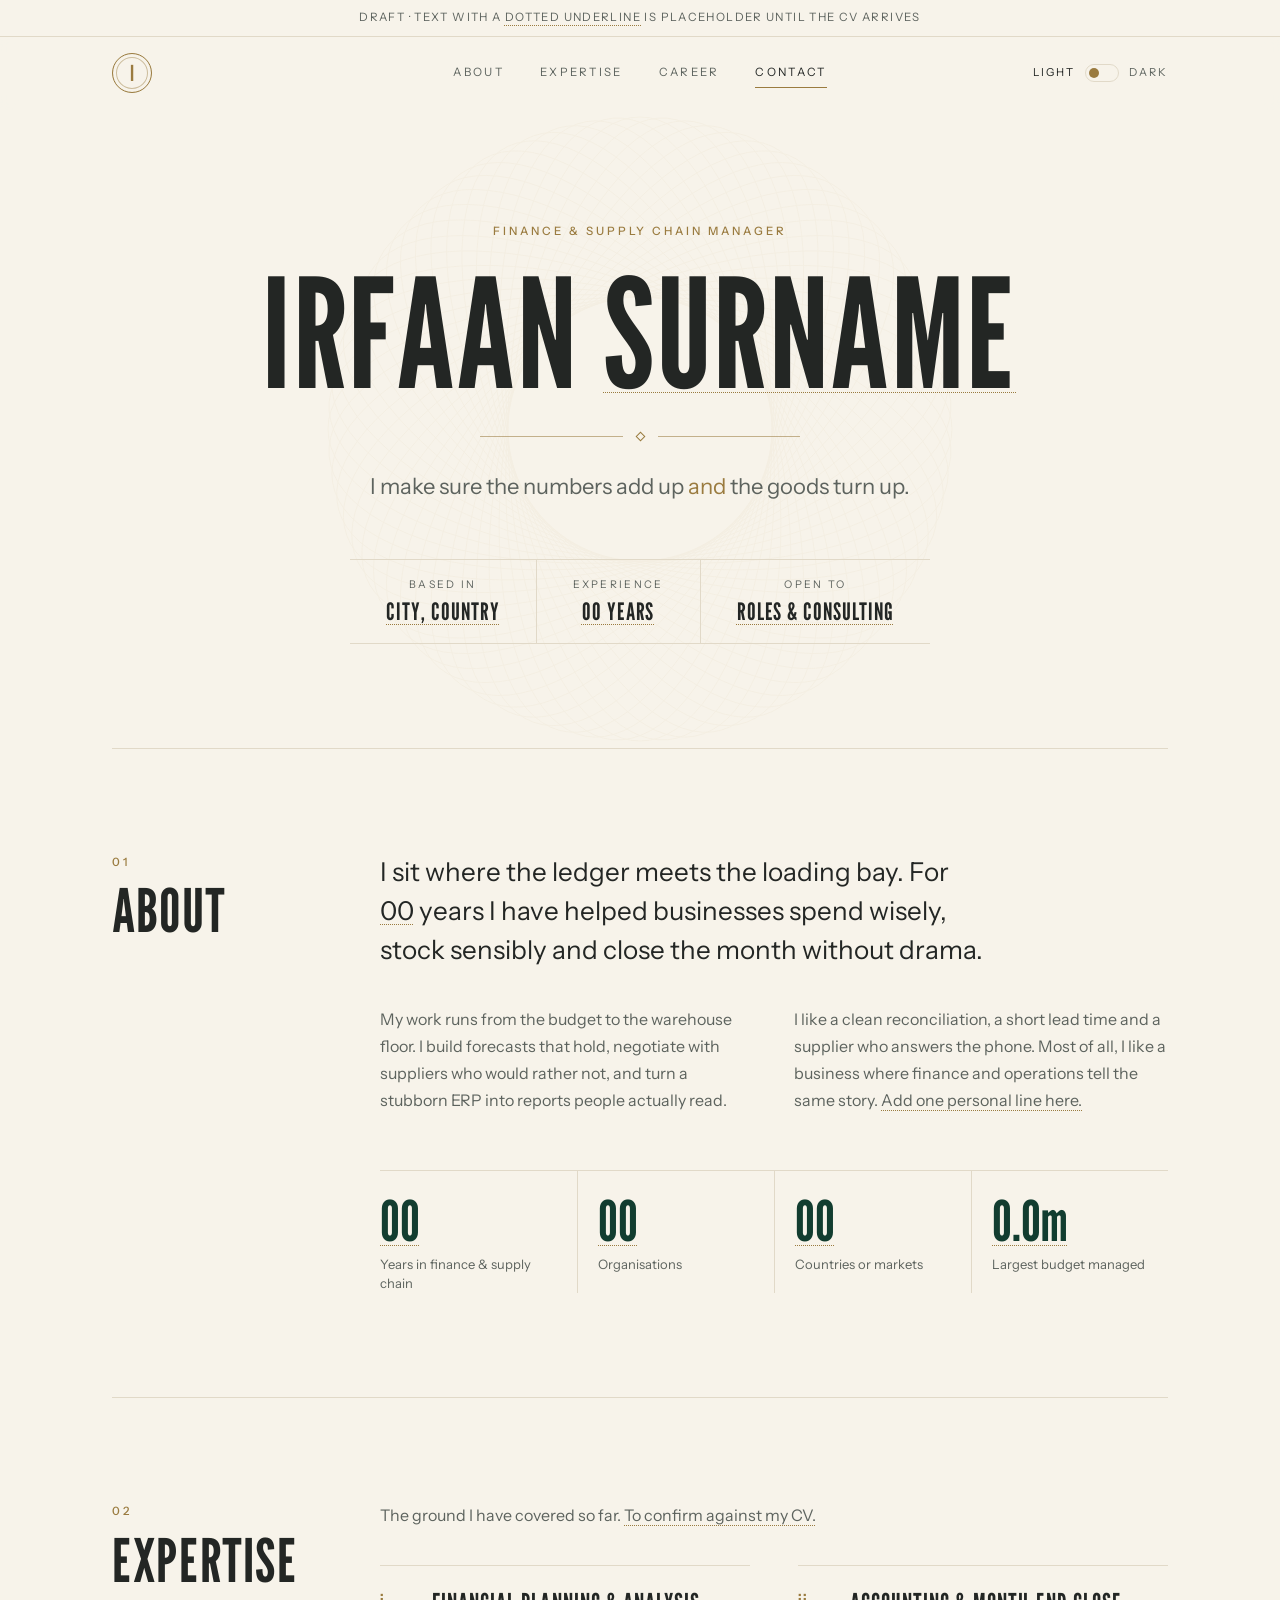
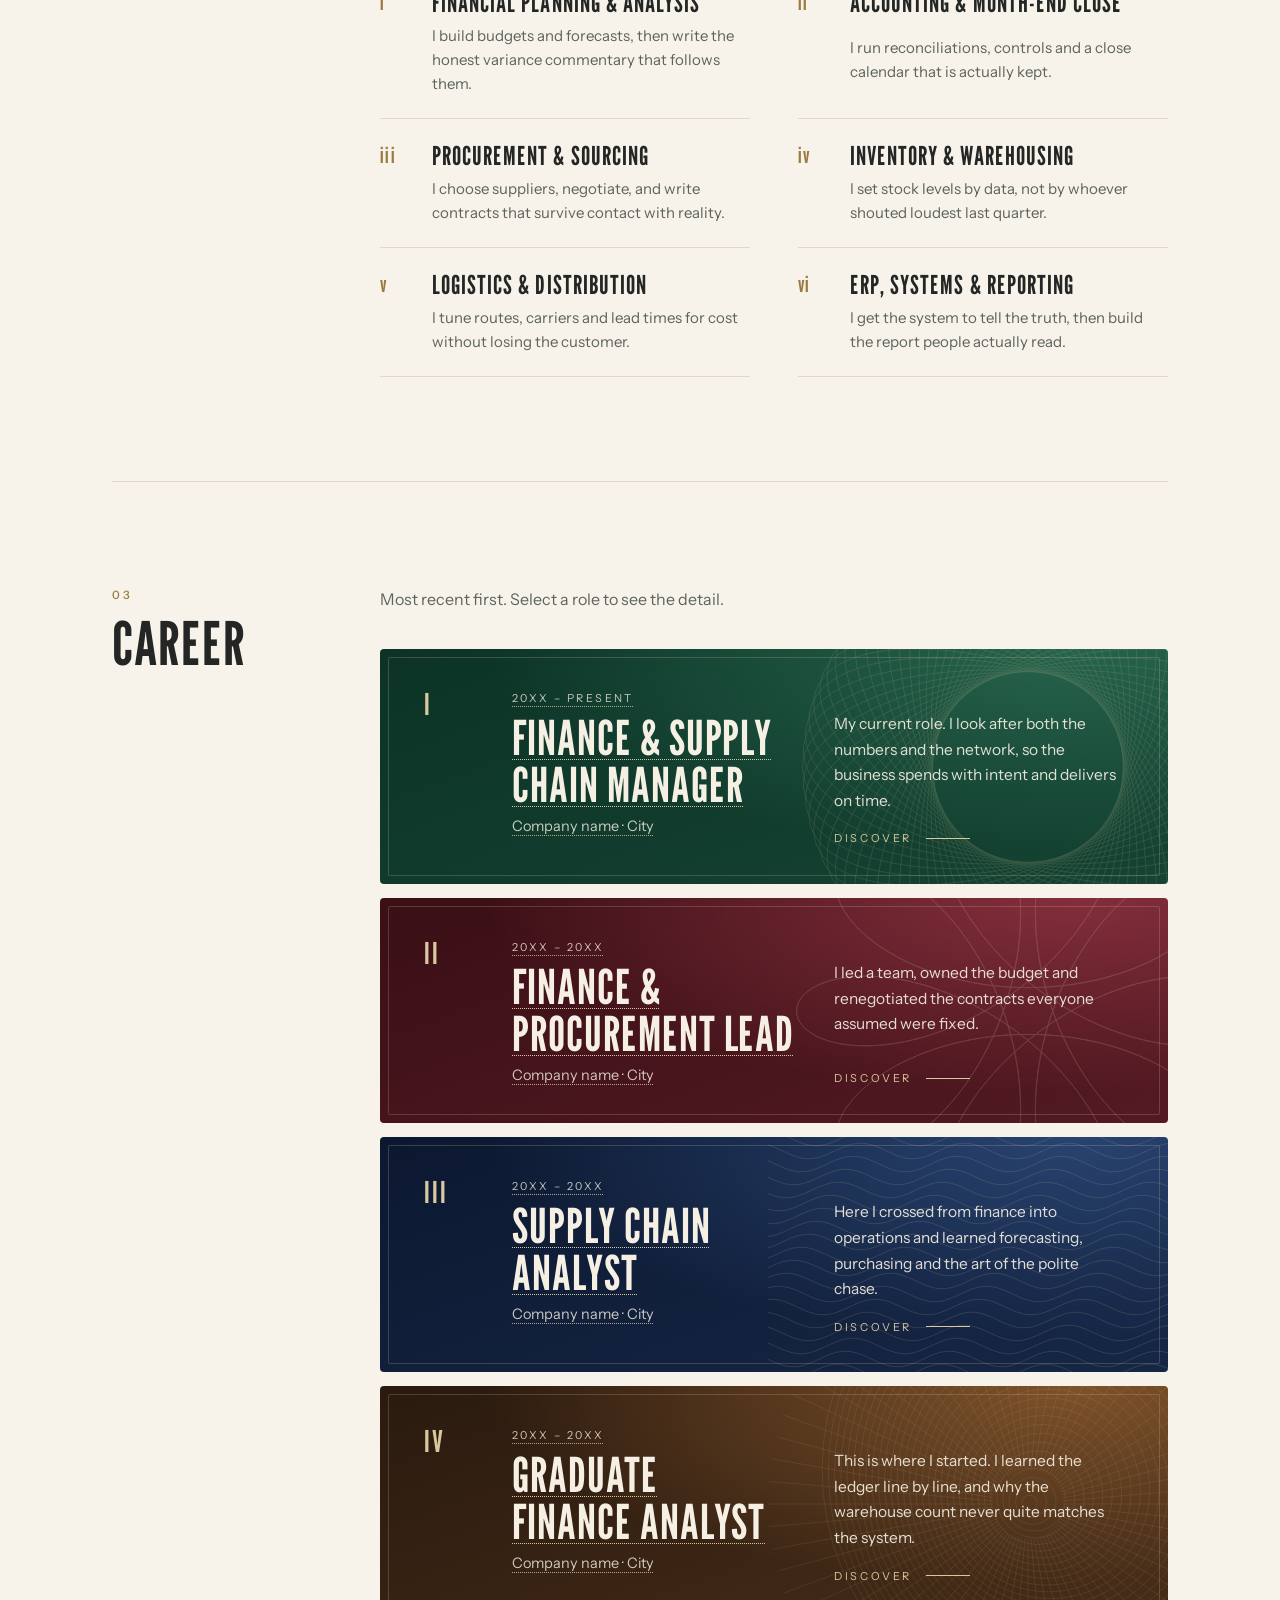
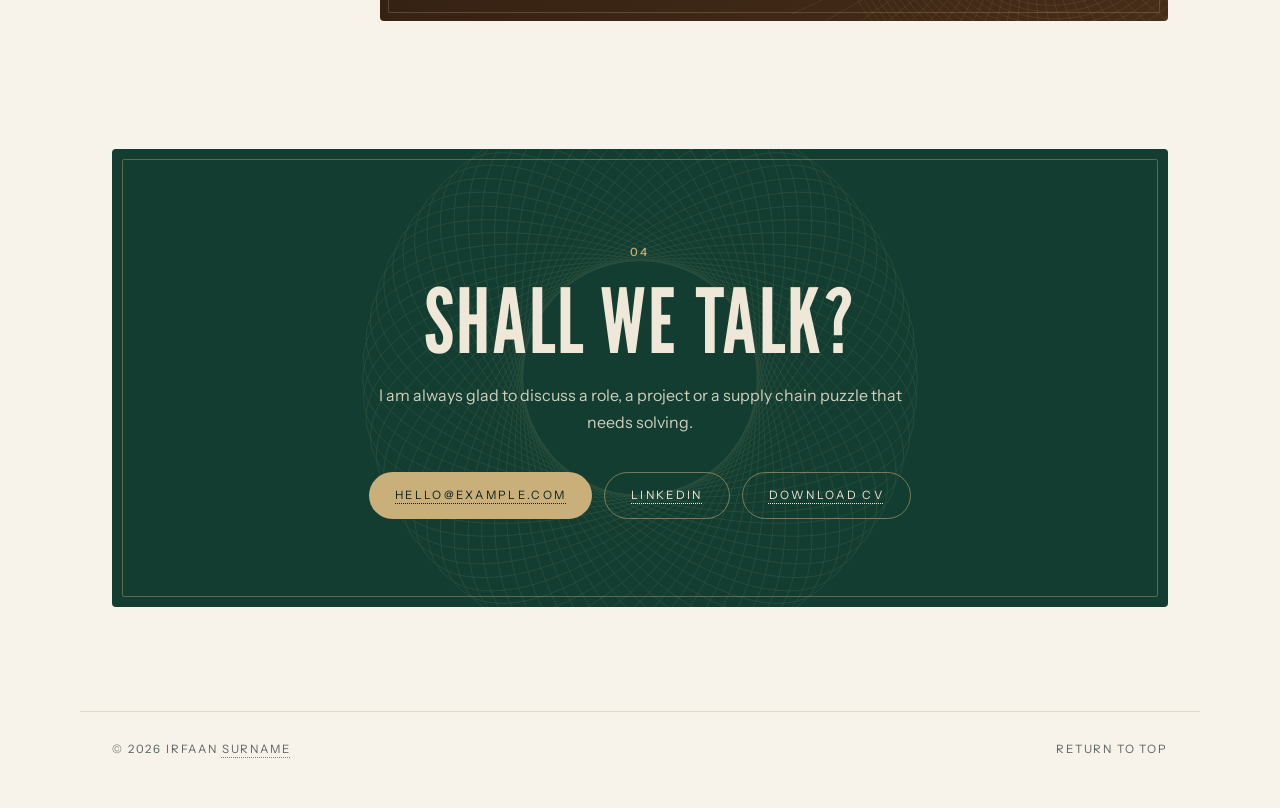
==== public/index.html @ f098f786 "Add Wrangler config for Cloudflare deploys Move the site into public/ and serve it as Workers static" ====
<!doctype html>
<html lang="en">
<head>
  <meta charset="utf-8">
  <meta name="viewport" content="width=device-width, initial-scale=1">
  <title>Irfaan · Finance &amp; Supply Chain</title>
  <meta name="description" content="Irfaan, Finance and Supply Chain Manager. About, areas of expertise and career.">
  <link rel="icon" href="assets/favicon.svg" type="image/svg+xml">
  <link rel="preconnect" href="https://fonts.googleapis.com">
  <link rel="preconnect" href="https://fonts.gstatic.com" crossorigin>
  <link href="https://fonts.googleapis.com/css2?family=League+Gothic&family=Instrument+Sans:wght@400;500;600&display=swap" rel="stylesheet">
  <link rel="stylesheet" href="styles.css">
  <script>
    (function () {
      try {
        var t = localStorage.getItem('theme');
        if (t === 'light' || t === 'dark') document.documentElement.setAttribute('data-theme', t);
      } catch (e) {}
    })();
  </script>
</head>
<body>
  <div class="draft-bar" role="note">
    Draft · text with a <mark class="ph">dotted underline</mark> is placeholder until the CV arrives
  </div>

  <header class="site-header">
    <div class="header-inner">
      <a class="crest" href="#top" aria-label="Back to top">
        <span class="crest-mark">I</span>
      </a>
      <nav class="nav" aria-label="Sections">
        <a href="#about">About</a>
        <a href="#expertise">Expertise</a>
        <a href="#career">Career</a>
        <a href="#contact">Contact</a>
      </nav>
      <button class="theme-toggle" type="button" aria-label="Switch between light and dark">
        <span class="theme-toggle-label theme-light">Light</span>
        <span class="theme-toggle-track" aria-hidden="true"><span class="theme-toggle-dot"></span></span>
        <span class="theme-toggle-label theme-dark">Dark</span>
      </button>
    </div>
  </header>

  <main id="top">
    <!-- HERO -->
    <section class="hero">
      <div class="hero-ornament" aria-hidden="true"></div>
      <p class="eyebrow reveal">Finance &amp; Supply Chain Manager</p>
      <h1 class="hero-name reveal">Irfaan <mark class="ph">Surname</mark></h1>
      <div class="rule reveal" aria-hidden="true"><span></span></div>
      <p class="hero-line reveal">
        I make sure the numbers add up <em>and</em> the goods turn up.
      </p>
      <dl class="facts reveal">
        <div><dt>Based in</dt><dd><mark class="ph">City, Country</mark></dd></div>
        <div><dt>Experience</dt><dd><mark class="ph">00 years</mark></dd></div>
        <div><dt>Open to</dt><dd><mark class="ph">Roles &amp; consulting</mark></dd></div>
      </dl>
    </section>

    <!-- ABOUT -->
    <section class="section about" id="about">
      <header class="section-label reveal">
        <span class="section-num">01</span>
        <h2>About</h2>
      </header>
      <div class="about-body">
        <p class="about-lead reveal">
          I sit where the ledger meets the loading bay. For <mark class="ph">00</mark> years I have helped
          businesses spend wisely, stock sensibly and close the month without drama.
        </p>
        <div class="about-cols reveal">
          <p>
            My work runs from the budget to the warehouse floor. I build forecasts that hold, negotiate with
            suppliers who would rather not, and turn a stubborn ERP into reports people actually read.
          </p>
          <p>
            I like a clean reconciliation, a short lead time and a supplier who answers the phone. Most of all,
            I like a business where finance and operations tell the same story.
            <mark class="ph">Add one personal line here.</mark>
          </p>
        </div>
        <div class="tally reveal">
          <div><strong><mark class="ph">00</mark></strong><span>Years in finance &amp; supply chain</span></div>
          <div><strong><mark class="ph">00</mark></strong><span>Organisations</span></div>
          <div><strong><mark class="ph">00</mark></strong><span>Countries or markets</span></div>
          <div><strong><mark class="ph">0.0m</mark></strong><span>Largest budget managed</span></div>
        </div>
      </div>
    </section>

    <!-- EXPERTISE -->
    <section class="section" id="expertise">
      <header class="section-label reveal">
        <span class="section-num">02</span>
        <h2>Expertise</h2>
      </header>
      <div>
        <p class="section-note reveal">The ground I have covered so far. <mark class="ph">To confirm against my CV.</mark></p>
        <ol class="menu">
          <li class="reveal"><span class="menu-num">i</span><h3>Financial planning &amp; analysis</h3><p>I build budgets and forecasts, then write the honest variance commentary that follows them.</p></li>
          <li class="reveal"><span class="menu-num">ii</span><h3>Accounting &amp; month-end close</h3><p>I run reconciliations, controls and a close calendar that is actually kept.</p></li>
          <li class="reveal"><span class="menu-num">iii</span><h3>Procurement &amp; sourcing</h3><p>I choose suppliers, negotiate, and write contracts that survive contact with reality.</p></li>
          <li class="reveal"><span class="menu-num">iv</span><h3>Inventory &amp; warehousing</h3><p>I set stock levels by data, not by whoever shouted loudest last quarter.</p></li>
          <li class="reveal"><span class="menu-num">v</span><h3>Logistics &amp; distribution</h3><p>I tune routes, carriers and lead times for cost without losing the customer.</p></li>
          <li class="reveal"><span class="menu-num">vi</span><h3>ERP, systems &amp; reporting</h3><p>I get the system to tell the truth, then build the report people actually read.</p></li>
        </ol>
      </div>
    </section>

    <!-- CAREER -->
    <section class="section career" id="career">
      <header class="section-label reveal">
        <span class="section-num">03</span>
        <h2>Career</h2>
      </header>
      <div>
        <p class="section-note reveal">Most recent first. Select a role to see the detail.</p>
        <div class="exp-list">
        <article class="exp reveal" data-tone="emerald" data-pattern="rosette">
          <button class="exp-toggle" type="button" aria-expanded="false" aria-controls="exp-1-detail">
            <span class="exp-num" aria-hidden="true">I</span>
            <span class="exp-head">
              <span class="exp-dates"><mark class="ph">20XX – Present</mark></span>
              <span class="exp-role"><mark class="ph">Finance &amp; Supply Chain Manager</mark></span>
              <span class="exp-org"><mark class="ph">Company name · City</mark></span>
            </span>
            <span class="exp-summary">My current role. I look after both the numbers and the network, so the business spends with intent and delivers on time.</span>
            <span class="exp-more" aria-hidden="true"><span class="exp-more-text">Discover</span><span class="exp-line"></span></span>
          </button>
          <div class="exp-detail" id="exp-1-detail" role="region">
            <div class="exp-detail-inner">
              <div class="exp-cols">
                <div>
                  <h4>What the role covers</h4>
                  <ul>
                    <li><mark class="ph">Responsibility one, in a single clear line.</mark></li>
                    <li><mark class="ph">Responsibility two, in a single clear line.</mark></li>
                    <li><mark class="ph">Responsibility three, in a single clear line.</mark></li>
                  </ul>
                </div>
                <div>
                  <h4>What has changed so far</h4>
                  <ul class="results">
                    <li><strong><mark class="ph">00%</mark></strong><span><mark class="ph">Measurable result</mark></span></li>
                    <li><strong><mark class="ph">0.0m</mark></strong><span><mark class="ph">Measurable result</mark></span></li>
                  </ul>
                </div>
              </div>
              <p class="exp-tools"><span>Tools</span> <mark class="ph">ERP · Planning · BI · …</mark></p>
            </div>
          </div>
        </article>
        <article class="exp reveal" data-tone="oxblood" data-pattern="spiro">
          <button class="exp-toggle" type="button" aria-expanded="false" aria-controls="exp-2-detail">
            <span class="exp-num" aria-hidden="true">II</span>
            <span class="exp-head">
              <span class="exp-dates"><mark class="ph">20XX – 20XX</mark></span>
              <span class="exp-role"><mark class="ph">Finance &amp; Procurement Lead</mark></span>
              <span class="exp-org"><mark class="ph">Company name · City</mark></span>
            </span>
            <span class="exp-summary">I led a team, owned the budget and renegotiated the contracts everyone assumed were fixed.</span>
            <span class="exp-more" aria-hidden="true"><span class="exp-more-text">Discover</span><span class="exp-line"></span></span>
          </button>
          <div class="exp-detail" id="exp-2-detail" role="region">
            <div class="exp-detail-inner">
              <div class="exp-cols">
                <div>
                  <h4>What the role covered</h4>
                  <ul>
                    <li><mark class="ph">Responsibility one, in a single clear line.</mark></li>
                    <li><mark class="ph">Responsibility two, in a single clear line.</mark></li>
                    <li><mark class="ph">Responsibility three, in a single clear line.</mark></li>
                  </ul>
                </div>
                <div>
                  <h4>What changed because of it</h4>
                  <ul class="results">
                    <li><strong><mark class="ph">00%</mark></strong><span><mark class="ph">Measurable result</mark></span></li>
                    <li><strong><mark class="ph">0.0m</mark></strong><span><mark class="ph">Measurable result</mark></span></li>
                  </ul>
                </div>
              </div>
              <p class="exp-tools"><span>Tools</span> <mark class="ph">ERP · Sourcing platform · …</mark></p>
            </div>
          </div>
        </article>
        <article class="exp reveal" data-tone="sapphire" data-pattern="wave">
          <button class="exp-toggle" type="button" aria-expanded="false" aria-controls="exp-3-detail">
            <span class="exp-num" aria-hidden="true">III</span>
            <span class="exp-head">
              <span class="exp-dates"><mark class="ph">20XX – 20XX</mark></span>
              <span class="exp-role"><mark class="ph">Supply Chain Analyst</mark></span>
              <span class="exp-org"><mark class="ph">Company name · City</mark></span>
            </span>
            <span class="exp-summary">Here I crossed from finance into operations and learned forecasting, purchasing and the art of the polite chase.</span>
            <span class="exp-more" aria-hidden="true"><span class="exp-more-text">Discover</span><span class="exp-line"></span></span>
          </button>
          <div class="exp-detail" id="exp-3-detail" role="region">
            <div class="exp-detail-inner">
              <div class="exp-cols">
                <div>
                  <h4>What the role covered</h4>
                  <ul>
                    <li><mark class="ph">Responsibility one, in a single clear line.</mark></li>
                    <li><mark class="ph">Responsibility two, in a single clear line.</mark></li>
                    <li><mark class="ph">Responsibility three, in a single clear line.</mark></li>
                  </ul>
                </div>
                <div>
                  <h4>What changed because of it</h4>
                  <ul class="results">
                    <li><strong><mark class="ph">00%</mark></strong><span><mark class="ph">Measurable result</mark></span></li>
                    <li><strong><mark class="ph">0.0m</mark></strong><span><mark class="ph">Measurable result</mark></span></li>
                  </ul>
                </div>
              </div>
              <p class="exp-tools"><span>Tools</span> <mark class="ph">ERP · Forecasting tool · …</mark></p>
            </div>
          </div>
        </article>
        <article class="exp reveal" data-tone="cognac" data-pattern="rings">
          <button class="exp-toggle" type="button" aria-expanded="false" aria-controls="exp-4-detail">
            <span class="exp-num" aria-hidden="true">IV</span>
            <span class="exp-head">
              <span class="exp-dates"><mark class="ph">20XX – 20XX</mark></span>
              <span class="exp-role"><mark class="ph">Graduate Finance Analyst</mark></span>
              <span class="exp-org"><mark class="ph">Company name · City</mark></span>
            </span>
            <span class="exp-summary">This is where I started. I learned the ledger line by line, and why the warehouse count never quite matches the system.</span>
            <span class="exp-more" aria-hidden="true"><span class="exp-more-text">Discover</span><span class="exp-line"></span></span>
          </button>
          <div class="exp-detail" id="exp-4-detail" role="region">
            <div class="exp-detail-inner">
              <div class="exp-cols">
                <div>
                  <h4>What the role covered</h4>
                  <ul>
                    <li><mark class="ph">Responsibility one, in a single clear line.</mark></li>
                    <li><mark class="ph">Responsibility two, in a single clear line.</mark></li>
                    <li><mark class="ph">Responsibility three, in a single clear line.</mark></li>
                  </ul>
                </div>
                <div>
                  <h4>What changed because of it</h4>
                  <ul class="results">
                    <li><strong><mark class="ph">00%</mark></strong><span><mark class="ph">Measurable result</mark></span></li>
                    <li><strong><mark class="ph">0.0m</mark></strong><span><mark class="ph">Measurable result</mark></span></li>
                  </ul>
                </div>
              </div>
              <p class="exp-tools"><span>Tools</span> <mark class="ph">Excel · ERP · …</mark></p>
            </div>
          </div>
        </article>
        </div>
      </div>
    </section>

    <!-- CONTACT -->
    <section class="contact" id="contact">
      <div class="contact-frame reveal">
        <span class="section-num">04</span>
        <h2>Shall we talk?</h2>
        <p>I am always glad to discuss a role, a project or a supply chain puzzle that needs solving.</p>
        <div class="contact-links">
          <a class="btn btn-solid" href="mailto:hello@example.com"><mark class="ph">hello@example.com</mark></a>
          <a class="btn btn-line" href="#" rel="noopener"><mark class="ph">LinkedIn</mark></a>
          <a class="btn btn-line" href="#"><mark class="ph">Download CV</mark></a>
        </div>
      </div>
    </section>
  </main>

  <footer class="site-footer">
    <span>© <span id="year">2026</span> Irfaan <mark class="ph">Surname</mark></span>
    <a href="#top">Return to top</a>
  </footer>

  <script src="script.js" defer></script>
</body>
</html>
---- public/styles.css ----
/* ==========================================================
   Quiet luxury: generous space, hairlines, refined serif.
   Theme: Evergreen & Champagne (swap tokens below to retheme).
   ========================================================== */
:root {
  --bg: #f7f3ea;
  --surface: #fbf8f1;
  --ink: #232624;
  --ink-soft: #5d635e;
  --line: #e1d9c8;
  --accent: #9a7b3f;        /* champagne, deepened for text on ivory */
  --brand: #123d30;         /* forest green */
  --brand-ink: #f7f3ea;
  --band: #123d30;          /* contact band */
  --band-ink: #efe8d8;
  --band-accent: #c9b07a;

  /* career card tones: rich and varied */
  --emerald-a: #0c3326; --emerald-b: #2a6b52;
  --oxblood-a: #3a0f16; --oxblood-b: #8e3340;
  --sapphire-a: #0c1830; --sapphire-b: #2d4a7a;
  --cognac-a: #2a1a0f; --cognac-b: #8a5a2e;
  --card-ink: #f6f0e4;
  --card-line: #d9c79f;

  --display: "League Gothic", "Helvetica Neue Condensed", "Arial Narrow", Impact, sans-serif;
  --sans: "Instrument Sans", "Segoe UI", system-ui, sans-serif;
  --wrap: 1120px;
  color-scheme: light;
}
@media (prefers-color-scheme: dark) {
  :root:not([data-theme="light"]) {
    --bg: #0d1512; --surface: #121c18; --ink: #ece6d8; --ink-soft: #a4aba3; --line: #24302b;
    --accent: #c9b07a; --brand: #c9b07a; --brand-ink: #0d1512;
    --band: #0a2a20; --band-ink: #ece6d8; --band-accent: #c9b07a;
    color-scheme: dark;
  }
}
:root[data-theme="dark"] {
  --bg: #0d1512; --surface: #121c18; --ink: #ece6d8; --ink-soft: #a4aba3; --line: #24302b;
  --accent: #c9b07a; --brand: #c9b07a; --brand-ink: #0d1512;
  --band: #0a2a20; --band-ink: #ece6d8; --band-accent: #c9b07a;
  color-scheme: dark;
}

/* ---------- base ---------- */
*, *::before, *::after { box-sizing: border-box; }
html { scroll-behavior: smooth; scroll-padding-top: 90px; }
body {
  margin: 0; background: var(--bg); color: var(--ink);
  font: 400 16px/1.7 var(--sans);
  -webkit-font-smoothing: antialiased;
  transition: background-color .5s ease, color .5s ease;
}
h1, h2, h3, h4, p { margin: 0; }
ul, ol { margin: 0; padding: 0; list-style: none; }
a { color: inherit; }
button { font: inherit; color: inherit; }
:focus-visible { outline: 1.5px solid var(--accent); outline-offset: 4px; border-radius: 2px; }

mark.ph {
  background: none; color: inherit;
  text-decoration: underline dotted var(--accent);
  text-decoration-thickness: 1px; text-underline-offset: 4px;
}

.draft-bar {
  font-size: 11.5px; letter-spacing: .12em; text-transform: uppercase; text-align: center;
  padding: 8px 16px; color: var(--ink-soft); border-bottom: 1px solid var(--line);
}

/* ---------- header ---------- */
.site-header {
  position: sticky; top: 0; z-index: 20;
  background: color-mix(in srgb, var(--bg) 90%, transparent);
  backdrop-filter: blur(8px); -webkit-backdrop-filter: blur(8px);
  border-bottom: 1px solid transparent;
  transition: border-color .3s;
}
.site-header.scrolled { border-bottom-color: var(--line); }
.header-inner {
  max-width: var(--wrap); margin: 0 auto; padding: 16px 32px;
  display: grid; grid-template-columns: 1fr auto 1fr; align-items: center;
}
.crest { justify-self: start; text-decoration: none; }
.crest-mark {
  display: grid; place-items: center; width: 40px; height: 40px; border-radius: 50%;
  border: 1px solid var(--accent); color: var(--accent);
  font: 400 22px/1 var(--display); padding-top: 1px;
  box-shadow: inset 0 0 0 3px var(--bg), inset 0 0 0 4px color-mix(in srgb, var(--accent) 45%, transparent);
}
.nav { display: flex; gap: 36px; }
.nav a {
  text-decoration: none; font-size: 11.5px; letter-spacing: .2em; text-transform: uppercase;
  color: var(--ink-soft); padding: 6px 0; position: relative; transition: color .25s;
}
.nav a::after {
  content: ""; position: absolute; left: 50%; right: 50%; bottom: 0; height: 1px; background: var(--accent);
  transition: left .35s ease, right .35s ease;
}
.nav a:hover, .nav a.active { color: var(--ink); }
.nav a:hover::after, .nav a.active::after { left: 0; right: 0; }

.theme-toggle {
  justify-self: end; display: inline-flex; align-items: center; gap: 10px;
  background: none; border: 0; cursor: pointer; padding: 6px 0;
  font-size: 11px; letter-spacing: .18em; text-transform: uppercase; color: var(--ink-soft);
}
.theme-toggle-track { position: relative; width: 34px; height: 18px; border-radius: 999px; border: 1px solid var(--line); }
.theme-toggle-dot {
  position: absolute; top: 3px; left: 3px; width: 10px; height: 10px; border-radius: 50%;
  background: var(--accent); transition: transform .35s ease;
}
.theme-light { color: var(--ink); }
:root[data-theme="dark"] .theme-toggle-dot { transform: translateX(16px); }
:root[data-theme="dark"] .theme-light { color: var(--ink-soft); }
:root[data-theme="dark"] .theme-dark { color: var(--ink); }
@media (prefers-color-scheme: dark) {
  :root:not([data-theme="light"]) .theme-toggle-dot { transform: translateX(16px); }
  :root:not([data-theme="light"]) .theme-light { color: var(--ink-soft); }
  :root:not([data-theme="light"]) .theme-dark { color: var(--ink); }
}

main { max-width: var(--wrap); margin: 0 auto; padding: 0 32px; }

/* ---------- hero ---------- */
.hero { position: relative; text-align: center; padding: 112px 0 104px; isolation: isolate; }
.hero-ornament {
  position: absolute; z-index: -1; left: 50%; top: 50%; width: min(720px, 100%); aspect-ratio: 1;
  transform: translate(-50%, -50%);
  background: url("assets/guilloche-rosette.svg") center / contain no-repeat;
  opacity: .1;
  animation: turn 240s linear infinite;
}
@keyframes turn { to { transform: translate(-50%, -50%) rotate(360deg); } }

.eyebrow, .section-num {
  font-size: 11.5px; font-weight: 500; letter-spacing: .26em; text-transform: uppercase; color: var(--accent);
}
.hero-name {
  font: 400 clamp(72px, 12vw, 152px)/.92 var(--display);
  letter-spacing: .01em; text-transform: uppercase; margin: 22px 0 30px; text-wrap: balance;
}
.rule { display: flex; align-items: center; gap: 14px; width: min(320px, 70%); margin: 0 auto 30px; }
.rule::before, .rule::after { content: ""; flex: 1; height: 1px; background: var(--accent); opacity: .55; }
.rule span { width: 7px; height: 7px; transform: rotate(45deg); border: 1px solid var(--accent); }
.hero-line { font: 400 clamp(18px, 1.9vw, 22px)/1.5 var(--sans); color: var(--ink-soft); text-wrap: balance; }
.hero-line em { font-style: normal; color: var(--accent); }

.facts {
  display: inline-grid; grid-template-columns: repeat(3, auto); margin: 56px 0 0;
  border-top: 1px solid var(--line); border-bottom: 1px solid var(--line);
}
.facts div { padding: 16px 36px; }
.facts div + div { border-left: 1px solid var(--line); }
.facts dt { font-size: 10.5px; letter-spacing: .22em; text-transform: uppercase; color: var(--ink-soft); }
.facts dd { margin: 4px 0 0; font: 400 24px/1.2 var(--display); letter-spacing: .04em; text-transform: uppercase; }

/* ---------- sections ---------- */
.section {
  display: grid; grid-template-columns: 220px minmax(0, 1fr); gap: 48px;
  padding: 104px 0; border-top: 1px solid var(--line);
}
.section-label { position: sticky; top: 110px; align-self: start; display: grid; gap: 10px; }
.section-label h2 { font: 400 clamp(44px, 5vw, 60px)/.95 var(--display); letter-spacing: .02em; text-transform: uppercase; }
.section-note { color: var(--ink-soft); margin-bottom: 36px; max-width: 60ch; }

/* about */
.about-lead { font: 400 clamp(21px, 2.2vw, 26px)/1.5 var(--sans); color: var(--ink); max-width: 40ch; text-wrap: balance; margin-bottom: 36px; }
.about-cols { display: grid; grid-template-columns: 1fr 1fr; gap: 40px; color: var(--ink-soft); }
.tally { display: grid; grid-template-columns: repeat(4, 1fr); margin-top: 56px; border-top: 1px solid var(--line); }
.tally div { padding: 22px 20px 0 0; display: grid; gap: 6px; align-content: start; }
.tally div + div { padding-left: 20px; border-left: 1px solid var(--line); }
.tally strong { font: 400 56px/1 var(--display); color: var(--brand); font-variant-numeric: lining-nums tabular-nums; }
.tally span { font-size: 13px; color: var(--ink-soft); line-height: 1.45; }

/* expertise as a menu */
.menu { display: grid; grid-template-columns: 1fr 1fr; column-gap: 48px; }
.menu li {
  display: grid; grid-template-columns: 44px 1fr; column-gap: 8px;
  padding: 22px 0; border-top: 1px solid var(--line);
}
.menu li:nth-last-child(-n+2) { border-bottom: 1px solid var(--line); }
.menu-num { grid-row: span 2; font: 400 22px/1.35 var(--display); letter-spacing: .06em; color: var(--accent); }
.menu h3 { font: 400 26px/1.15 var(--display); letter-spacing: .04em; text-transform: uppercase; margin-bottom: 6px; }
.menu p { color: var(--ink-soft); font-size: 15px; line-height: 1.6; }

/* ---------- career cards ---------- */
.exp-list { display: grid; gap: 14px; }
.exp {
  --a: var(--emerald-a); --b: var(--emerald-b); --pattern: url("assets/guilloche-rosette.svg");
  position: relative; isolation: isolate; overflow: hidden;
  border-radius: 4px; color: var(--card-ink);
  background:
    radial-gradient(120% 140% at 88% 0%, color-mix(in srgb, var(--b) 85%, transparent), transparent 62%),
    linear-gradient(160deg, var(--a), color-mix(in srgb, var(--a) 70%, var(--b)));
}
.exp[data-tone="oxblood"]  { --a: var(--oxblood-a);  --b: var(--oxblood-b); }
.exp[data-tone="sapphire"] { --a: var(--sapphire-a); --b: var(--sapphire-b); }
.exp[data-tone="cognac"]   { --a: var(--cognac-a);   --b: var(--cognac-b); }
.exp[data-pattern="spiro"] { --pattern: url("assets/guilloche-spiro.svg"); }
.exp[data-pattern="wave"]  { --pattern: url("assets/guilloche-wave.svg"); }
.exp[data-pattern="rings"] { --pattern: url("assets/guilloche-rings.svg"); }

/* engraved pattern */
.exp::before {
  content: ""; position: absolute; z-index: -1; right: -120px; top: 50%; width: 520px; height: 520px;
  margin-top: -260px; background: var(--pattern) center / contain no-repeat;
  opacity: .2; transition: transform 1.6s cubic-bezier(.2,.7,.2,1), opacity .6s;
}
/* fine inner frame and a slow sheen on hover */
.exp::after {
  content: ""; position: absolute; inset: 8px; z-index: -1; pointer-events: none;
  border: 1px solid color-mix(in srgb, var(--card-line) 22%, transparent); border-radius: 2px;
  background: linear-gradient(105deg, transparent 40%, rgba(255,255,255,.07) 50%, transparent 60%) -150% 0 / 250% 100% no-repeat;
  transition: background-position 1.4s ease;
}
.exp:hover::before { transform: rotate(14deg) scale(1.04); opacity: .28; }
.exp:hover::after { background-position: 150% 0; }

.exp-toggle {
  all: unset; box-sizing: border-box; cursor: pointer; width: 100%;
  display: grid; grid-template-columns: 56px minmax(0, 1fr) minmax(0, 1fr); column-gap: 32px; row-gap: 16px;
  grid-template-areas: "num head summary" "num head more";
  padding: 40px 44px 36px;
}
.exp-toggle:focus-visible { outline: 1.5px solid var(--card-line); outline-offset: -14px; }
.exp-num { grid-area: num; font: 400 30px/1 var(--display); color: var(--card-line); letter-spacing: .06em; }
.exp-head { grid-area: head; display: grid; gap: 6px; align-content: start; }
.exp-dates { font-size: 11px; letter-spacing: .22em; text-transform: uppercase; opacity: .78; }
.exp-role { font: 400 clamp(36px, 3.8vw, 48px)/.98 var(--display); letter-spacing: .02em; text-transform: uppercase; text-wrap: balance; }
.exp-org { font-size: 14.5px; opacity: .8; }
.exp-summary { grid-area: summary; font-size: 15.5px; line-height: 1.65; opacity: .9; padding-top: 22px; }
.exp-more {
  grid-area: more; align-self: end; display: inline-flex; align-items: center; gap: 14px;
  font-size: 11px; letter-spacing: .24em; text-transform: uppercase; color: var(--card-line);
}
.exp-line { width: 44px; height: 1px; background: currentColor; transition: width .4s ease; }
.exp:hover .exp-line { width: 72px; }
.exp mark.ph { text-decoration-color: var(--card-line); }

.exp-detail { display: grid; grid-template-rows: 0fr; transition: grid-template-rows .55s cubic-bezier(.2,.7,.2,1); }
.exp-detail-inner { overflow: hidden; min-height: 0; padding: 0 44px 0 132px; }
.exp.open .exp-detail { grid-template-rows: 1fr; }
.exp.open .exp-detail-inner { padding-bottom: 40px; }
.exp.open .exp-line { width: 72px; }

.exp-cols {
  display: grid; grid-template-columns: 1.3fr 1fr; gap: 40px;
  padding-top: 28px; border-top: 1px solid color-mix(in srgb, var(--card-line) 30%, transparent);
}
.exp h4 { font-size: 10.5px; letter-spacing: .24em; text-transform: uppercase; font-weight: 500; color: var(--card-line); margin-bottom: 14px; }
.exp-cols ul li { position: relative; padding-left: 20px; margin: 8px 0; font-size: 15px; }
.exp-cols ul li::before {
  content: ""; position: absolute; left: 2px; top: .7em; width: 5px; height: 5px;
  transform: rotate(45deg); border: 1px solid var(--card-line);
}
.results { display: grid; grid-template-columns: 1fr 1fr; gap: 20px; }
.results li { padding-left: 0 !important; margin: 0 !important; display: grid; gap: 4px; }
.results li::before { display: none; }
.results strong { font: 400 50px/1 var(--display); letter-spacing: .02em; }
.results span { font-size: 13.5px; opacity: .8; }
.exp-tools { margin-top: 26px; font-size: 14px; opacity: .9; }
.exp-tools span { font-size: 10.5px; letter-spacing: .24em; text-transform: uppercase; color: var(--card-line); margin-right: 10px; }

/* ---------- contact band ---------- */
.contact { padding: 24px 0 104px; }
.contact-frame {
  position: relative; text-align: center; padding: 88px 32px; color: var(--band-ink);
  background: var(--band); border-radius: 4px; isolation: isolate; overflow: hidden;
}
.contact-frame::before {
  content: ""; position: absolute; inset: 10px; border: 1px solid color-mix(in srgb, var(--band-accent) 40%, transparent);
  border-radius: 2px; pointer-events: none;
}
.contact-frame::after {
  content: ""; position: absolute; z-index: -1; left: 50%; top: 50%; width: 640px; height: 640px; transform: translate(-50%, -50%);
  background: url("assets/guilloche-rosette.svg") center / contain no-repeat; opacity: .12;
}
.contact-frame .section-num { color: var(--band-accent); }
.contact-frame h2 { font: 400 clamp(56px, 7vw, 96px)/.95 var(--display); letter-spacing: .02em; text-transform: uppercase; margin: 14px 0 18px; }
.contact-frame p { max-width: 48ch; margin: 0 auto; opacity: .85; }
.contact-links { display: flex; flex-wrap: wrap; justify-content: center; gap: 12px; margin-top: 36px; }
.btn {
  display: inline-flex; align-items: center; padding: 13px 26px; border-radius: 999px; text-decoration: none;
  font-size: 11.5px; letter-spacing: .2em; text-transform: uppercase;
  transition: background-color .3s, color .3s, border-color .3s;
}
.btn-solid { background: var(--band-accent); color: #10201a; }
.btn-solid:hover { background: var(--band-ink); }
.btn-line { border: 1px solid color-mix(in srgb, var(--band-accent) 55%, transparent); }
.btn-line:hover { border-color: var(--band-accent); }
.contact-frame mark.ph { text-decoration-color: currentColor; }

.site-footer {
  max-width: var(--wrap); margin: 0 auto; padding: 28px 32px 48px;
  display: flex; justify-content: space-between; gap: 16px;
  font-size: 11.5px; letter-spacing: .16em; text-transform: uppercase; color: var(--ink-soft);
  border-top: 1px solid var(--line);
}
.site-footer a { text-decoration: none; }
.site-footer a:hover { color: var(--accent); }

/* ---------- reveal ---------- */
.js .reveal { opacity: 0; transform: translateY(12px); transition: opacity .9s ease, transform .9s ease; }
.js .reveal.in { opacity: 1; transform: none; }

/* ---------- responsive ---------- */
@media (max-width: 980px) {
  .section { grid-template-columns: 1fr; gap: 28px; padding: 80px 0; }
  .section-label { position: static; }
  .exp-toggle { grid-template-columns: 40px minmax(0, 1fr); grid-template-areas: "num head" "num summary" "num more"; padding: 32px 28px; }
  .exp-summary { padding-top: 0; }
  .exp-detail-inner { padding: 0 28px 0 100px; }
}
@media (max-width: 720px) {
  .header-inner { grid-template-columns: auto 1fr; padding: 12px 16px; }
  .nav { display: none; }
  main { padding: 0 16px; }
  .hero { padding: 72px 0 72px; }
  .facts { display: grid; grid-template-columns: 1fr; width: 100%; }
  .facts div + div { border-left: 0; border-top: 1px solid var(--line); }
  .about-cols, .menu, .exp-cols { grid-template-columns: 1fr; }
  .menu li:nth-last-child(2) { border-bottom: 0; }
  .tally { grid-template-columns: 1fr 1fr; }
  .tally div:nth-child(3) { border-left: 0; padding-left: 0; }
  .tally div:nth-child(n+3) { border-top: 1px solid var(--line); margin-top: 20px; }
  .exp-toggle { grid-template-columns: 1fr; grid-template-areas: "num" "head" "summary" "more"; padding: 28px 22px; row-gap: 12px; }
  .exp-detail-inner { padding: 0 22px; }
  .exp::before { width: 360px; height: 360px; margin-top: -180px; right: -160px; }
  .contact-frame { padding: 64px 20px; }
  .site-footer { padding: 24px 16px 40px; }
}

@media (prefers-reduced-motion: reduce) {
  html { scroll-behavior: auto; }
  *, *::before, *::after { animation: none !important; transition-duration: .01ms !important; }
  .js .reveal { opacity: 1; transform: none; }
}
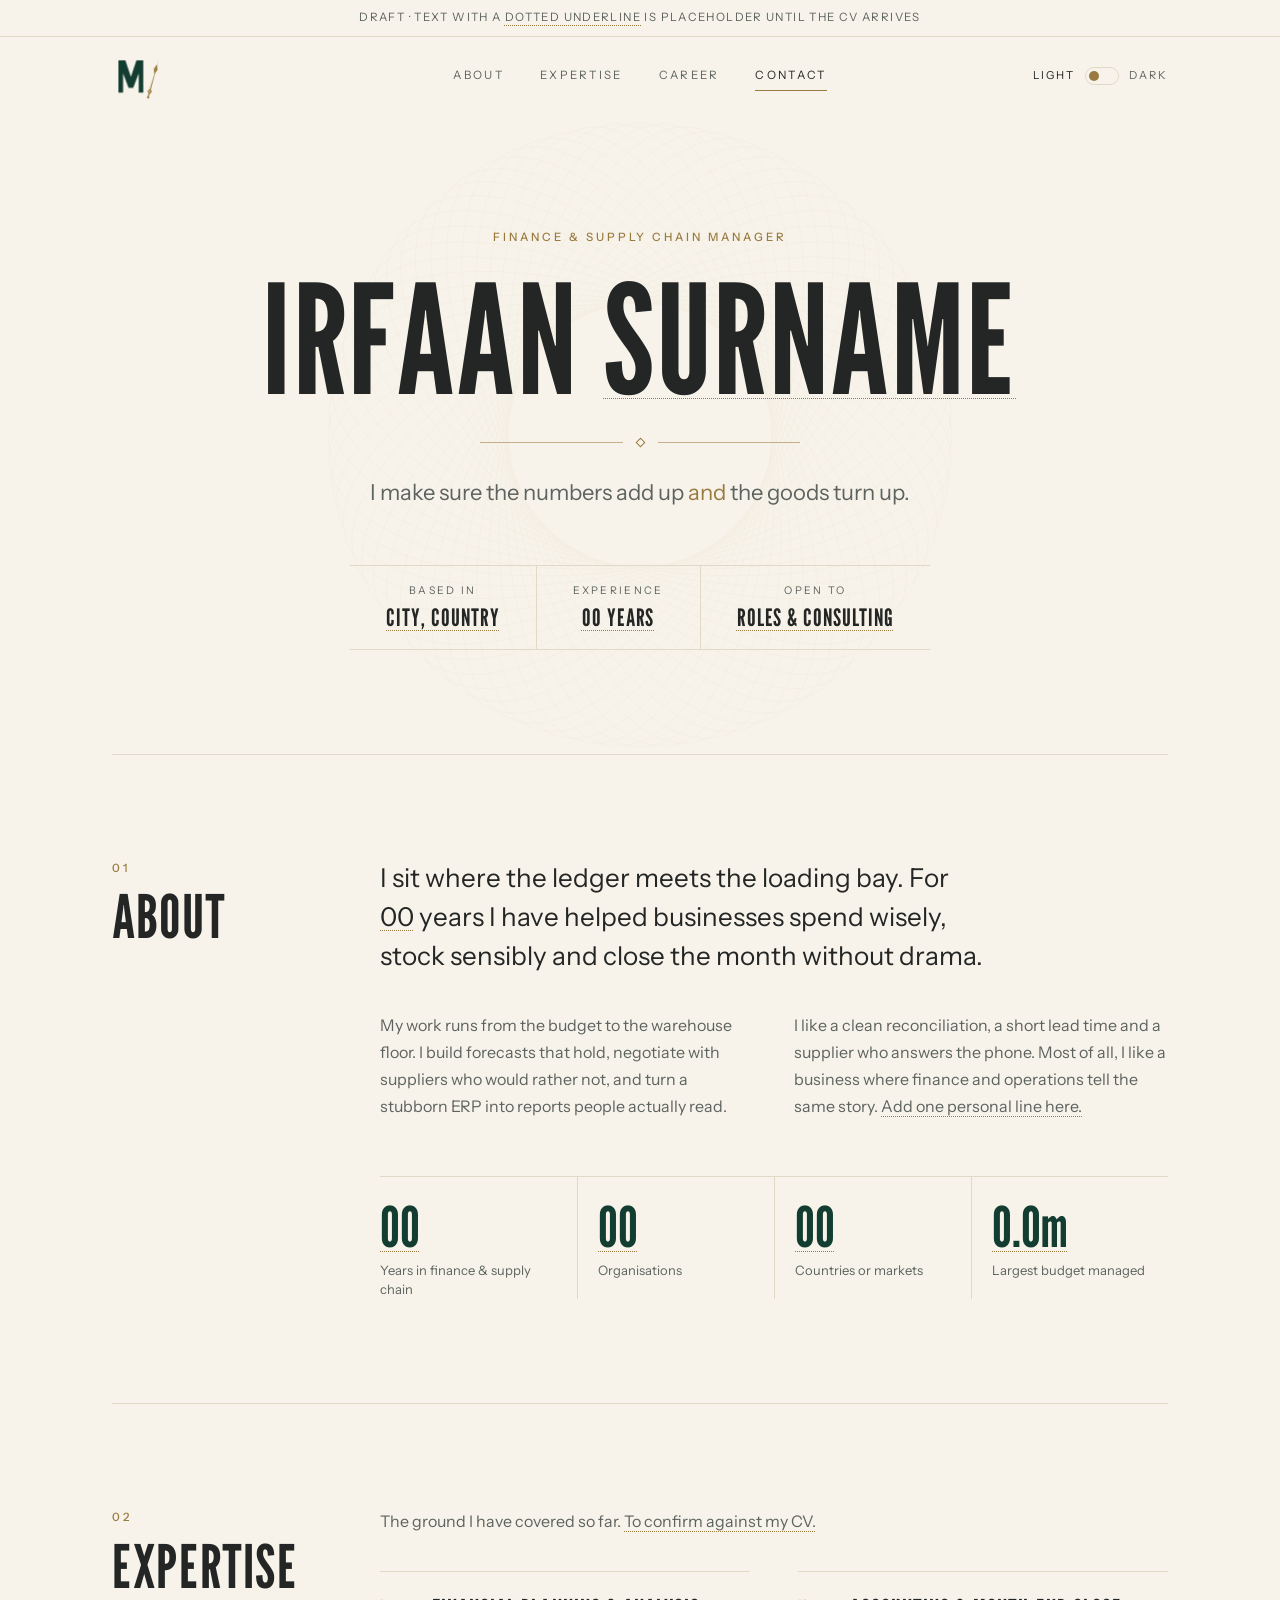
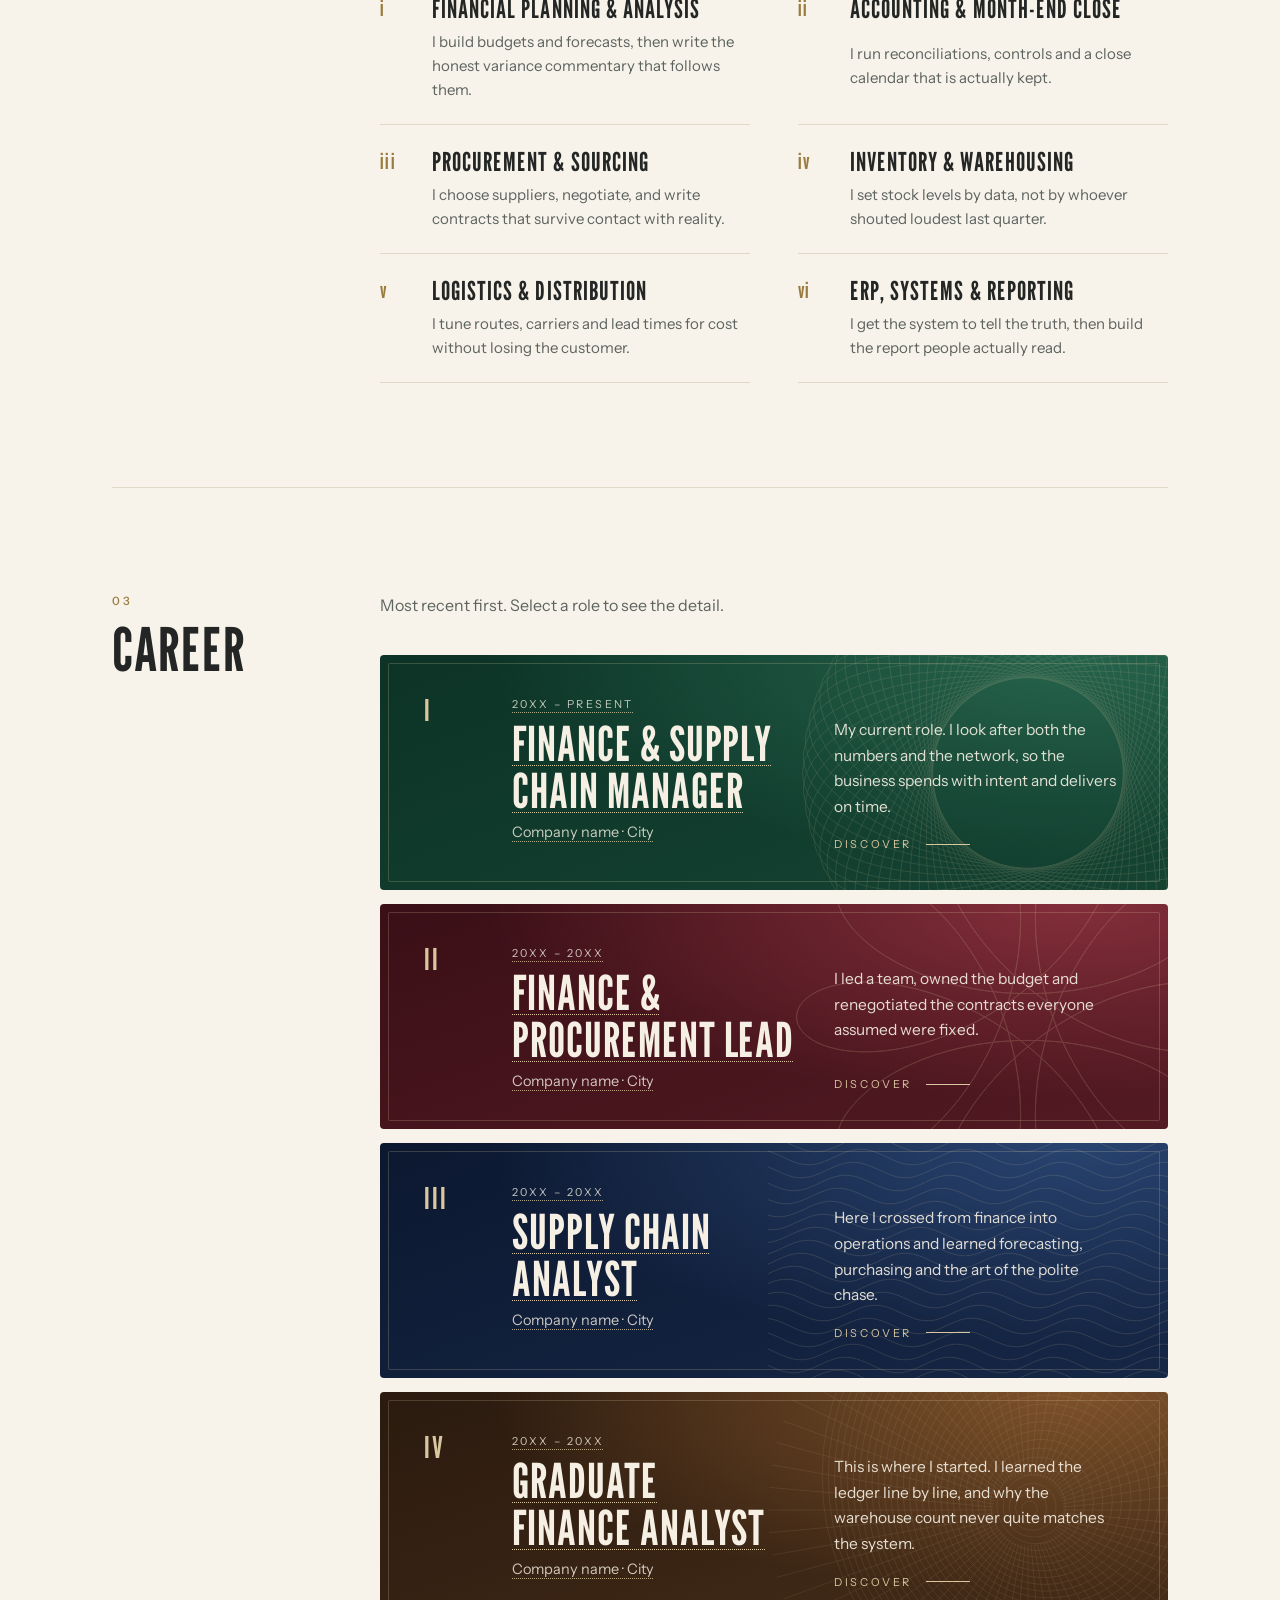
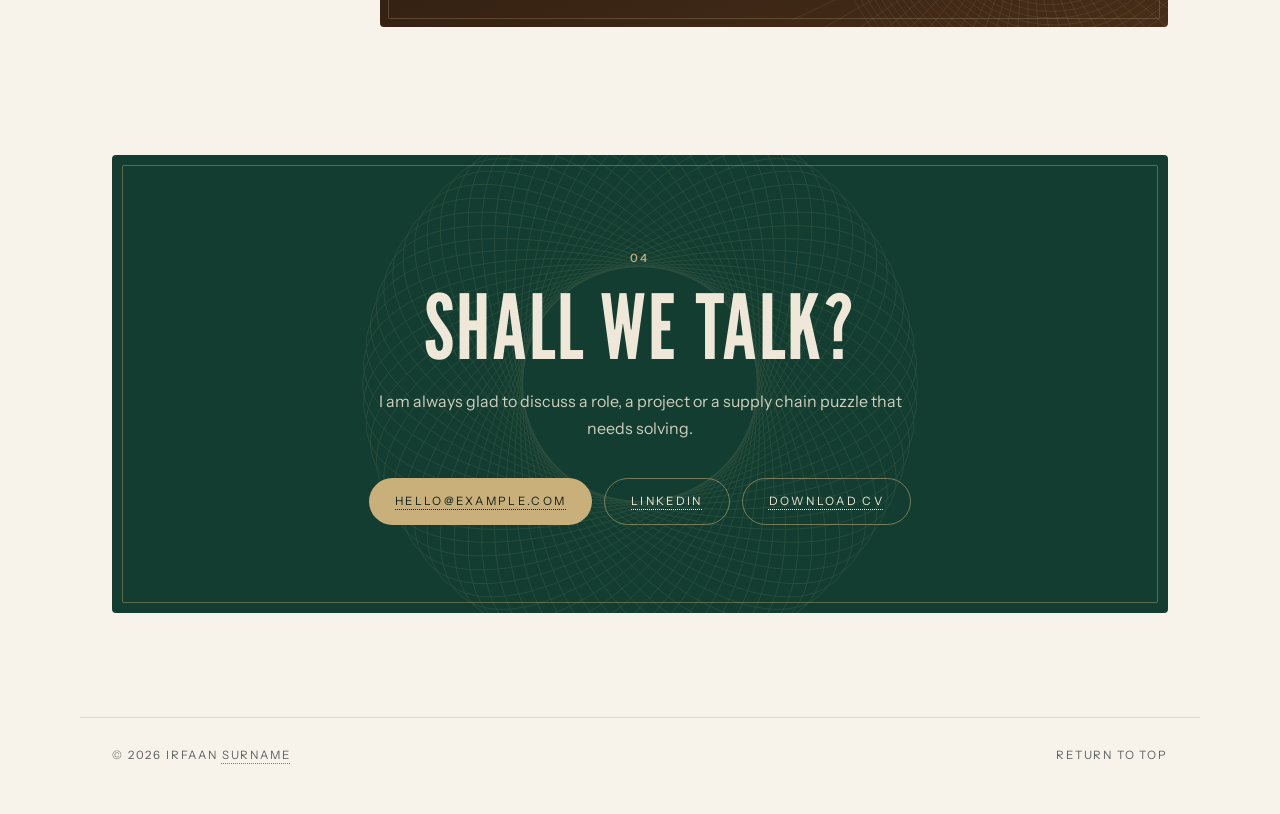
==== commit b9604c7a: "Add the Second hand MI logo to the header and favicon The M settles in and a champagne watch hand sw" ====
--- a/public/index.html
+++ b/public/index.html
@@ -26,8 +26,11 @@
 
   <header class="site-header">
     <div class="header-inner">
-      <a class="crest" href="#top" aria-label="Back to top">
-        <span class="crest-mark">I</span>
+      <a class="crest" href="#top" aria-label="MI, back to top">
+        <svg class="logo" viewBox="0 0 106 100" aria-hidden="true">
+          <path class="logo-m" d="M14 86V16h15l12 36 12-36h15v70H58V44L46 76H36L24 44v42z"/>
+          <g transform="translate(82 84) rotate(15)"><g class="logo-hand"><path d="M-1.4 11 L-1.4 0 L0 -72 L1.4 0 L1.4 11 Z"/><path d="M0 -61 L4.2 -50 L0 -39 L-4.2 -50 Z"/><circle cy="13" r="2.6"/><circle r="4.4"/><circle class="logo-pin" r="1.6"/></g></g>
+        </svg>
       </a>
       <nav class="nav" aria-label="Sections">
         <a href="#about">About</a>
--- a/public/styles.css
+++ b/public/styles.css
@@ -14,6 +14,7 @@
   --band: #123d30;          /* contact band */
   --band-ink: #efe8d8;
   --band-accent: #c9b07a;
+  --logo-m: #123d30;
 
   /* career card tones: rich and varied */
   --emerald-a: #0c3326; --emerald-b: #2a6b52;
@@ -32,14 +33,14 @@
   :root:not([data-theme="light"]) {
     --bg: #0d1512; --surface: #121c18; --ink: #ece6d8; --ink-soft: #a4aba3; --line: #24302b;
     --accent: #c9b07a; --brand: #c9b07a; --brand-ink: #0d1512;
-    --band: #0a2a20; --band-ink: #ece6d8; --band-accent: #c9b07a;
+    --band: #0a2a20; --band-ink: #ece6d8; --band-accent: #c9b07a; --logo-m: #ece6d8;
     color-scheme: dark;
   }
 }
 :root[data-theme="dark"] {
   --bg: #0d1512; --surface: #121c18; --ink: #ece6d8; --ink-soft: #a4aba3; --line: #24302b;
   --accent: #c9b07a; --brand: #c9b07a; --brand-ink: #0d1512;
-  --band: #0a2a20; --band-ink: #ece6d8; --band-accent: #c9b07a;
+  --band: #0a2a20; --band-ink: #ece6d8; --band-accent: #c9b07a; --logo-m: #ece6d8;
   color-scheme: dark;
 }
 
@@ -83,12 +84,14 @@
   display: grid; grid-template-columns: 1fr auto 1fr; align-items: center;
 }
 .crest { justify-self: start; text-decoration: none; }
-.crest-mark {
-  display: grid; place-items: center; width: 40px; height: 40px; border-radius: 50%;
-  border: 1px solid var(--accent); color: var(--accent);
-  font: 400 22px/1 var(--display); padding-top: 1px;
-  box-shadow: inset 0 0 0 3px var(--bg), inset 0 0 0 4px color-mix(in srgb, var(--accent) 45%, transparent);
-}
+.logo { display: block; height: 46px; width: auto; overflow: visible; }
+.logo-m { fill: var(--logo-m); transform-box: fill-box; transform-origin: 50% 100%; animation: logo-settle 1s cubic-bezier(.2,.7,.2,1) both; }
+.logo-hand { fill: var(--accent); transform-box: fill-box; transform-origin: 50% 83.3%; animation: logo-sweep 1.6s .45s cubic-bezier(.3,1.45,.5,1) both; }
+.logo-pin { fill: var(--bg); }
+.crest:hover .logo-hand { animation: logo-tick .6s cubic-bezier(.3,1.6,.5,1); }
+@keyframes logo-settle { from { opacity: 0; transform: translateY(6px); } to { opacity: 1; transform: none; } }
+@keyframes logo-sweep { from { opacity: 0; transform: rotate(-40deg); } 15% { opacity: 1; } to { opacity: 1; transform: rotate(0deg); } }
+@keyframes logo-tick { 40% { transform: rotate(6deg); } to { transform: rotate(0deg); } }
 .nav { display: flex; gap: 36px; }
 .nav a {
   text-decoration: none; font-size: 11.5px; letter-spacing: .2em; text-transform: uppercase;
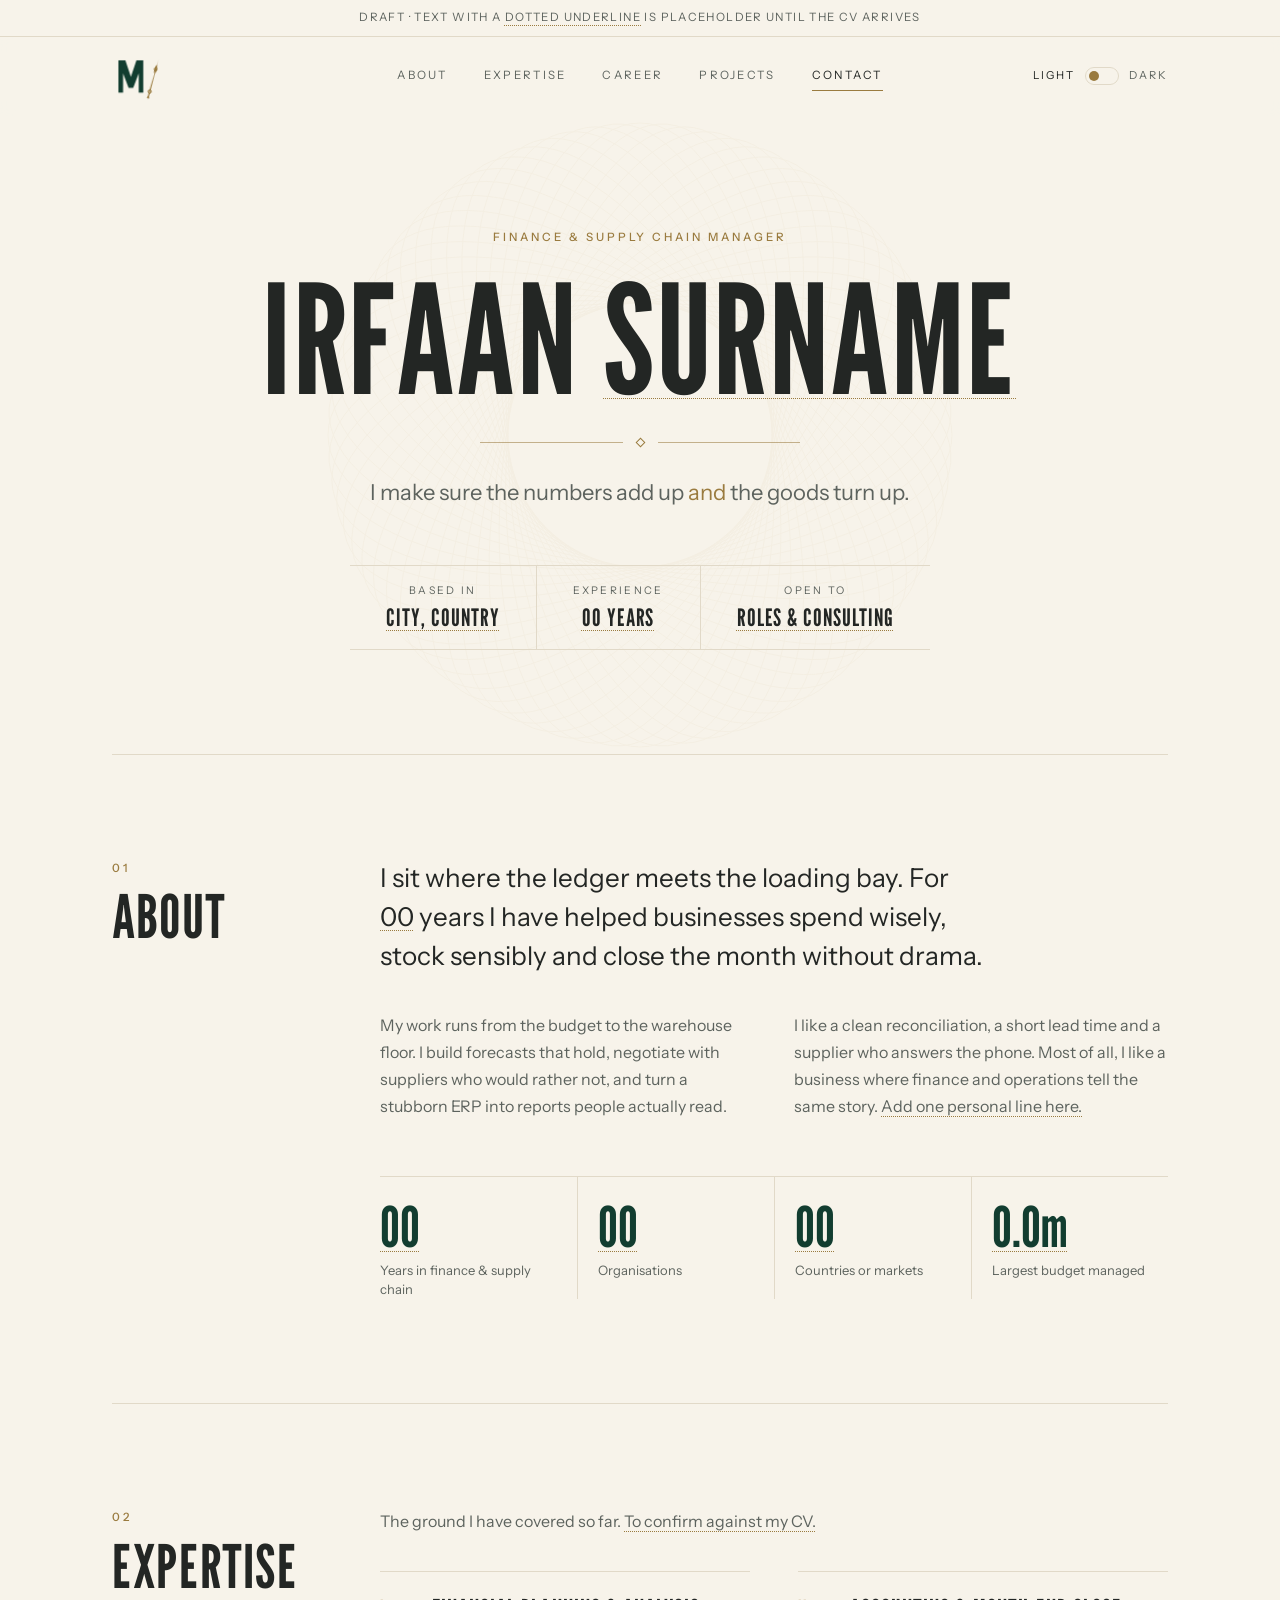
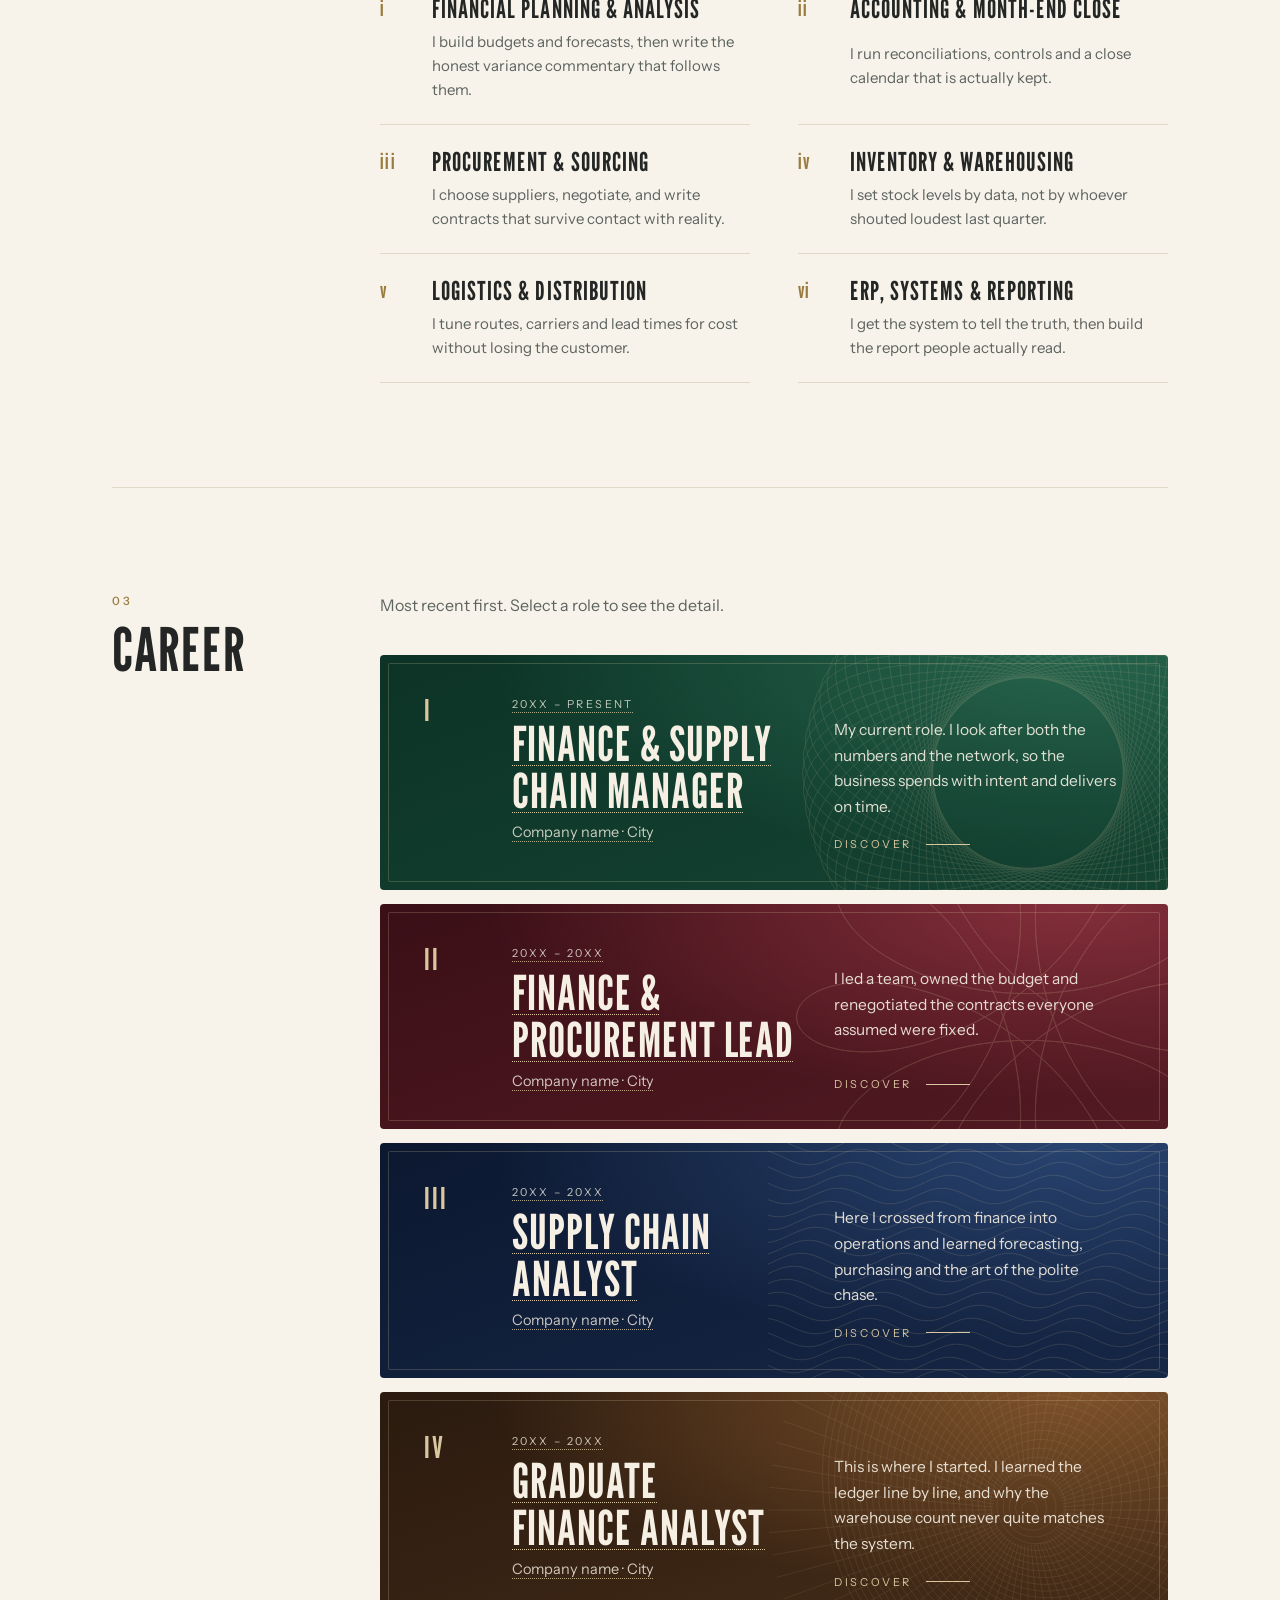
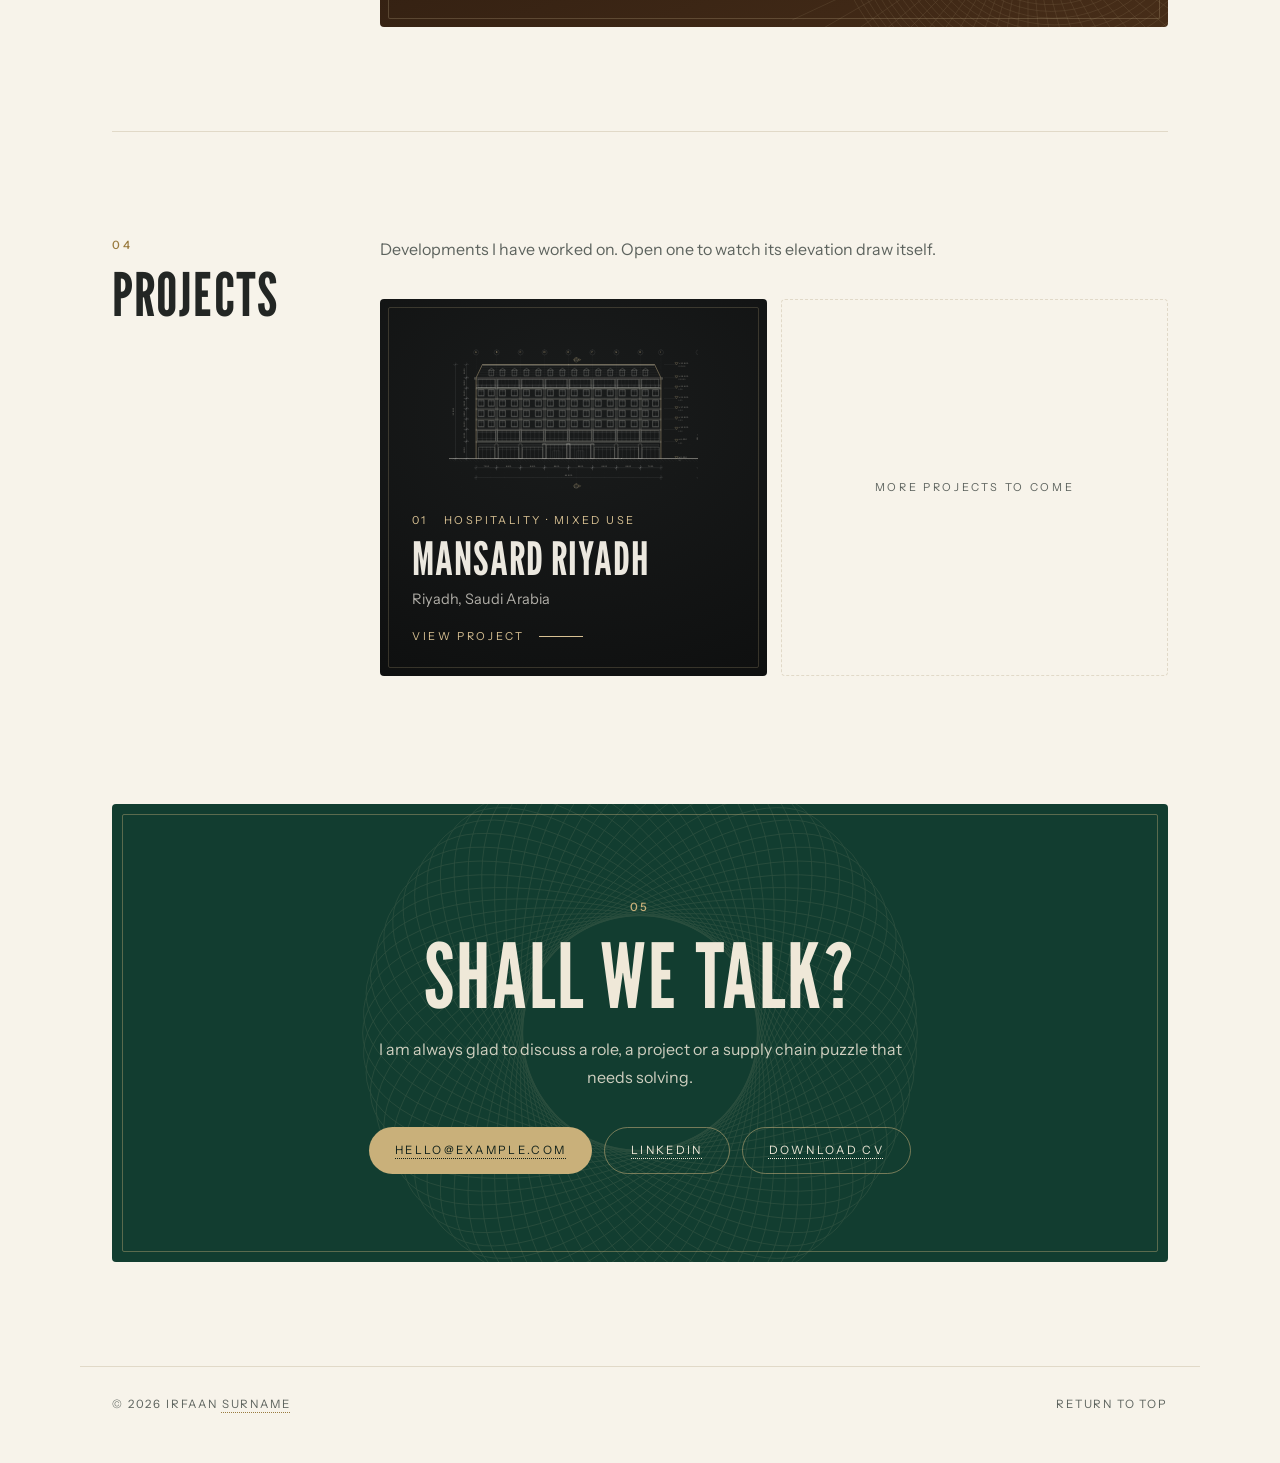
==== commit 88482848: "Add project portfolio with self-drawing facade elevations Projects section on the home page with dat" ====
--- a/public/index.html
+++ b/public/index.html
@@ -4,7 +4,7 @@
   <meta charset="utf-8">
   <meta name="viewport" content="width=device-width, initial-scale=1">
   <title>Irfaan · Finance &amp; Supply Chain</title>
-  <meta name="description" content="Irfaan, Finance and Supply Chain Manager. About, areas of expertise and career.">
+  <meta name="description" content="Irfaan, Finance and Supply Chain Manager. About, areas of expertise, career and projects.">
   <link rel="icon" href="assets/favicon.svg" type="image/svg+xml">
   <link rel="preconnect" href="https://fonts.googleapis.com">
   <link rel="preconnect" href="https://fonts.gstatic.com" crossorigin>
@@ -36,6 +36,7 @@
         <a href="#about">About</a>
         <a href="#expertise">Expertise</a>
         <a href="#career">Career</a>
+        <a href="#projects">Projects</a>
         <a href="#contact">Contact</a>
       </nav>
       <button class="theme-toggle" type="button" aria-label="Switch between light and dark">
@@ -262,10 +263,24 @@
       </div>
     </section>
 
+    <!-- PROJECTS -->
+    <section class="section projects" id="projects">
+      <header class="section-label reveal">
+        <span class="section-num">04</span>
+        <h2>Projects</h2>
+      </header>
+      <div>
+        <p class="section-note reveal">Developments I have worked on. Open one to watch its elevation draw itself.</p>
+        <div class="proj-grid" id="proj-grid">
+          <noscript><p><a href="projects/?p=mansard-riyadh">Mansard Riyadh</a></p></noscript>
+        </div>
+      </div>
+    </section>
+
     <!-- CONTACT -->
     <section class="contact" id="contact">
       <div class="contact-frame reveal">
-        <span class="section-num">04</span>
+        <span class="section-num">05</span>
         <h2>Shall we talk?</h2>
         <p>I am always glad to discuss a role, a project or a supply chain puzzle that needs solving.</p>
         <div class="contact-links">
@@ -282,6 +297,7 @@
     <a href="#top">Return to top</a>
   </footer>
 
+  <script src="projects/data.js" defer></script>
   <script src="script.js" defer></script>
 </body>
 </html>
--- a/public/styles.css
+++ b/public/styles.css
@@ -266,6 +266,41 @@
 .exp-tools { margin-top: 26px; font-size: 14px; opacity: .9; }
 .exp-tools span { font-size: 10.5px; letter-spacing: .24em; text-transform: uppercase; color: var(--card-line); margin-right: 10px; }
 
+/* ---------- project cards ---------- */
+.proj-grid { display: grid; grid-template-columns: 1fr 1fr; gap: 14px; }
+.proj-card {
+  position: relative; isolation: isolate; overflow: hidden; display: grid; grid-template-rows: auto 1fr;
+  border-radius: 4px; text-decoration: none; color: #ece8df;
+  background: radial-gradient(120% 90% at 50% 30%, #1a1c1c, #0d0e0e);
+}
+.proj-card::after {
+  content: ""; position: absolute; inset: 8px; pointer-events: none; border-radius: 2px;
+  border: 1px solid rgba(216,193,147,.2); transition: border-color .5s;
+}
+.proj-card:hover::after { border-color: rgba(216,193,147,.45); }
+.proj-fig { display: block; aspect-ratio: 16 / 8; padding: 22px 18px 0; overflow: hidden; }
+.proj-fig img {
+  display: block; width: 100%; height: 100%; object-fit: contain; opacity: .78;
+  transition: transform 1.4s cubic-bezier(.2,.7,.2,1), opacity .6s;
+}
+.proj-card:hover .proj-fig img { transform: scale(1.05); opacity: 1; }
+.proj-body { display: grid; gap: 6px; padding: 18px 32px 30px; }
+.proj-meta { display: flex; gap: 16px; font-size: 11px; letter-spacing: .22em; text-transform: uppercase; color: #d8c193; }
+.proj-title { font: 400 clamp(36px, 3.6vw, 46px)/.98 var(--display); letter-spacing: .02em; text-transform: uppercase; }
+.proj-loc { font-size: 14.5px; opacity: .72; }
+.proj-more { display: inline-flex; align-items: center; gap: 14px; margin-top: 10px; font-size: 11px; letter-spacing: .24em; text-transform: uppercase; color: #d8c193; }
+.proj-card:hover .exp-line { width: 72px; }
+.proj-card:focus-visible { outline-offset: 3px; }
+.proj-soon {
+  place-items: center; grid-template-rows: 1fr; min-height: 240px; background: none; color: var(--ink-soft);
+  border: 1px dashed var(--line); font-size: 11px; letter-spacing: .24em; text-transform: uppercase;
+}
+.proj-soon::after { display: none; }
+.proj-card mark.ph { text-decoration-color: #d8c193; }
+
+/* smooth cross-page transition into a project (where supported) */
+@view-transition { navigation: auto; }
+
 /* ---------- contact band ---------- */
 .contact { padding: 24px 0 104px; }
 .contact-frame {
@@ -323,7 +358,9 @@
   .hero { padding: 72px 0 72px; }
   .facts { display: grid; grid-template-columns: 1fr; width: 100%; }
   .facts div + div { border-left: 0; border-top: 1px solid var(--line); }
-  .about-cols, .menu, .exp-cols { grid-template-columns: 1fr; }
+  .about-cols, .menu, .exp-cols, .proj-grid { grid-template-columns: 1fr; }
+  .proj-soon { min-height: 120px; }
+  .proj-body { padding: 16px 22px 26px; }
   .menu li:nth-last-child(2) { border-bottom: 0; }
   .tally { grid-template-columns: 1fr 1fr; }
   .tally div:nth-child(3) { border-left: 0; padding-left: 0; }
